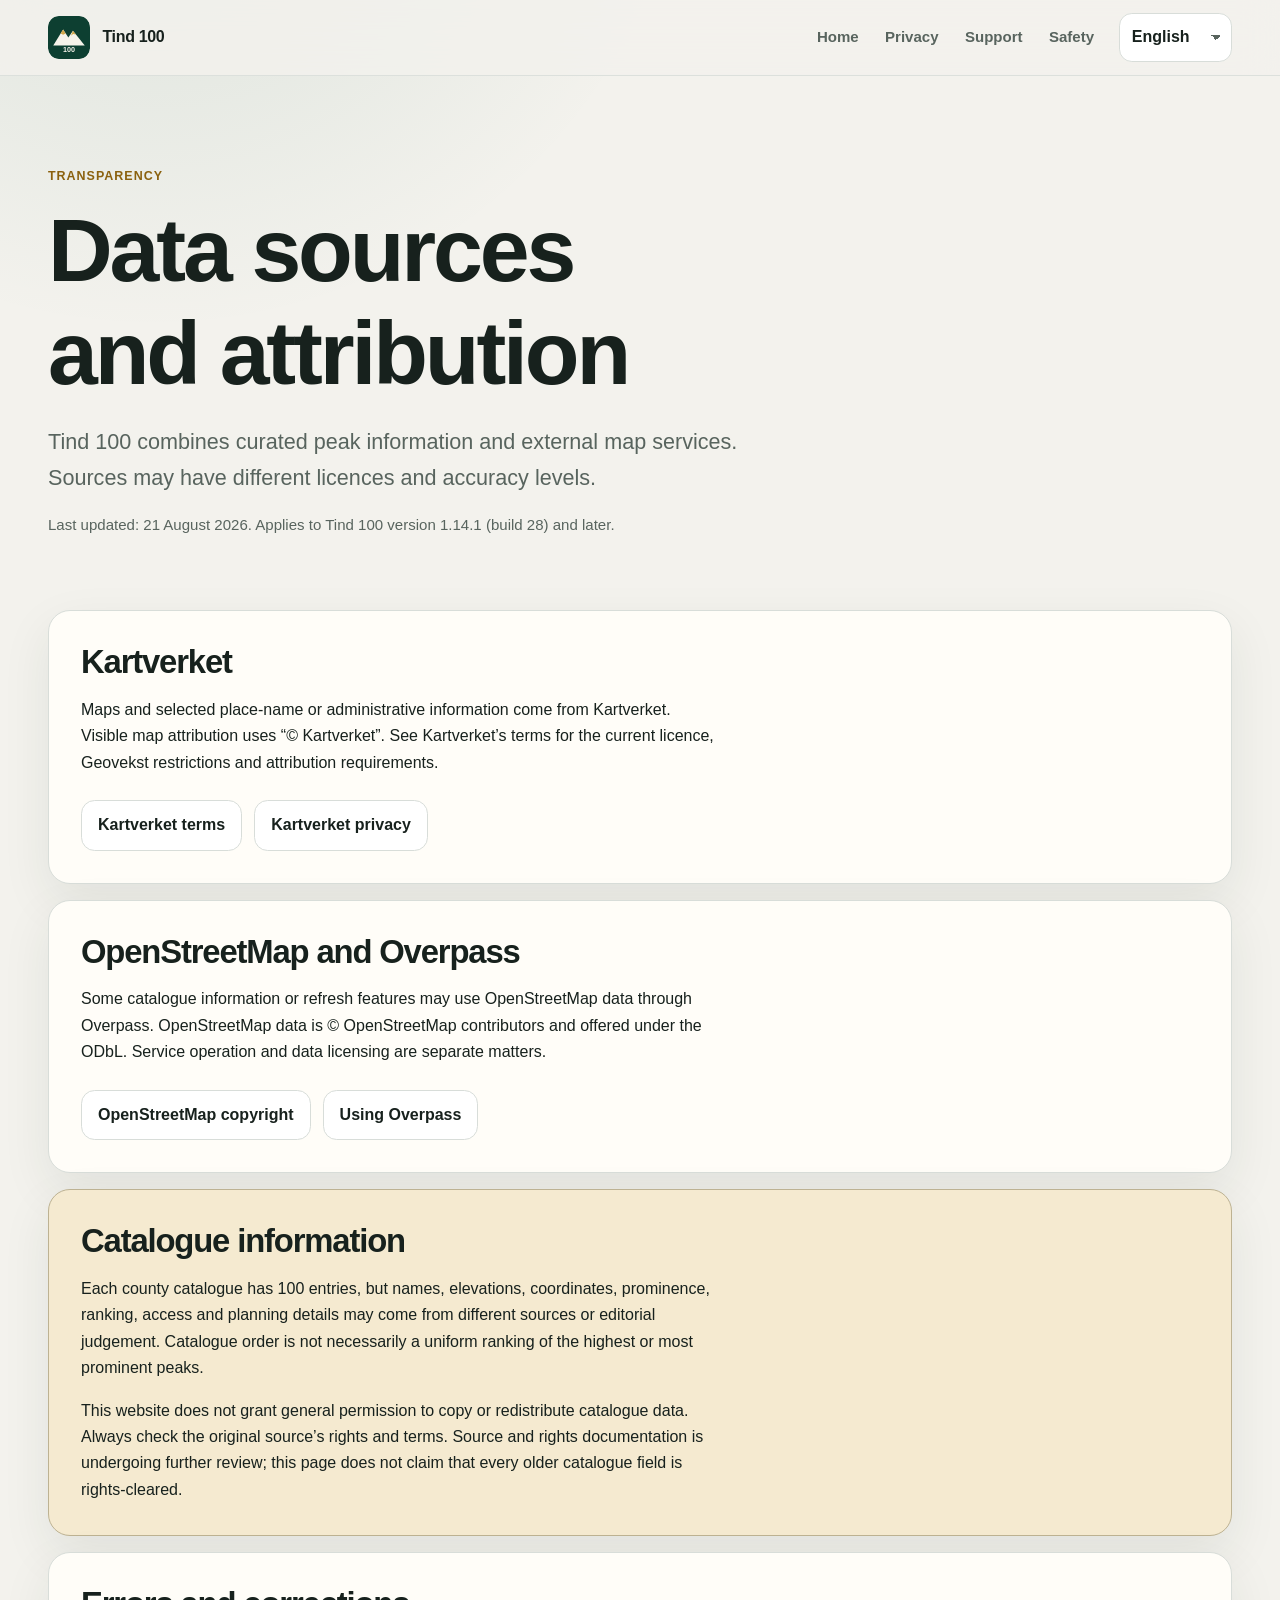
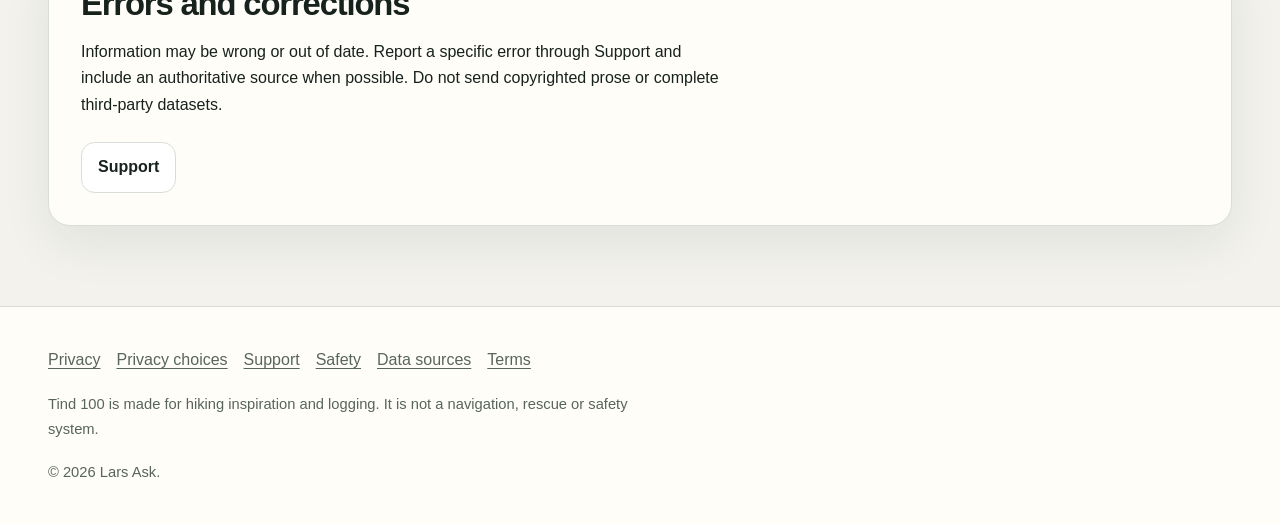
==== data-sources/index.html @ 5a205300 "Publish Tind 100 privacy and support site" ====
<!doctype html>
<html lang="nb-NO">
<head>
  <meta charset="utf-8">
  <meta http-equiv="Content-Security-Policy" content="default-src 'self'; img-src 'self' data:; style-src 'self'; script-src 'self'; connect-src 'none'; object-src 'none'; base-uri 'self'; form-action 'none'">
  <meta name="referrer" content="no-referrer">
  <meta name="viewport" content="width=device-width, initial-scale=1">
  <meta name="description" content="Data sources and attribution for Tind 100.">
  <meta name="theme-color" content="#0d3f31">
  <meta name="robots" content="index,follow">
  <link rel="icon" href="../assets/mark.svg" type="image/svg+xml">
  <link rel="stylesheet" href="../assets/styles.css">
  <script src="../assets/config.js" defer></script>
  <script src="../assets/site.js" defer></script>
  <title>Data sources — Tind 100</title>
</head>
<body data-page="data-sources">
  <a class="skip-link" href="#main">Hopp til innholdet</a>
  <header class="site-header"></header>
  <div class="draft-warning" role="status"></div>
  <main id="main" class="page-shell" tabindex="-1"><div class="hero"></div><div class="content-grid"></div></main>
  <footer class="site-footer"></footer>
  <noscript><div class="noscript-card"><h1>Data sources for Tind 100</h1><p>Enable JavaScript to display attribution information. This site contains no analytics or tracking script.</p></div></noscript>
</body>
</html>
---- assets/styles.css ----
:root {
  color-scheme: light dark;
  --bg: #f3f2ed;
  --surface: #fffdf8;
  --surface-strong: #ffffff;
  --text: #17211d;
  --muted: #58645e;
  --line: #d8ddd9;
  --accent: #135f46;
  --accent-hover: #0d4c38;
  --accent-soft: #e1eee8;
  --gold: #8b610e;
  --gold-soft: #f5ead0;
  --warning: #8a421f;
  --warning-soft: #fae8dc;
  --shadow: 0 18px 50px rgb(21 50 39 / 0.08);
  --radius: 22px;
  --content: 74rem;
}

@media (prefers-color-scheme: dark) {
  :root {
    --bg: #0d1512;
    --surface: #151f1b;
    --surface-strong: #1b2722;
    --text: #eef4f0;
    --muted: #b5c1bb;
    --line: #35433d;
    --accent: #7bd2ac;
    --accent-hover: #9be1c2;
    --accent-soft: #173a2e;
    --gold: #f0c56d;
    --gold-soft: #3e321a;
    --warning: #ffb58e;
    --warning-soft: #44271b;
    --shadow: 0 18px 50px rgb(0 0 0 / 0.24);
  }
}

* { box-sizing: border-box; }

html { scroll-behavior: smooth; }

body {
  margin: 0;
  background:
    radial-gradient(circle at 12% -10%, color-mix(in srgb, var(--accent) 12%, transparent) 0, transparent 34rem),
    var(--bg);
  color: var(--text);
  font-family: -apple-system, BlinkMacSystemFont, "SF Pro Text", "Segoe UI", sans-serif;
  font-size: 1rem;
  line-height: 1.65;
  text-rendering: optimizeLegibility;
}

a { color: var(--accent); text-underline-offset: 0.18em; }
a:hover { color: var(--accent-hover); }
a:focus-visible, button:focus-visible {
  outline: 3px solid var(--gold);
  outline-offset: 4px;
}

#main { scroll-margin-top: 8rem; }
#main:focus {
  outline: 3px solid var(--gold);
  outline-offset: 4px;
}

.skip-link {
  position: fixed;
  inset: 0 auto auto 0;
  z-index: 100;
  padding: 0.8rem 1rem;
  background: var(--surface-strong);
  transform: translateY(-120%);
}
.skip-link:focus { transform: translateY(0); }

.site-header {
  border-bottom: 1px solid color-mix(in srgb, var(--line) 80%, transparent);
  background: color-mix(in srgb, var(--bg) 86%, transparent);
  backdrop-filter: blur(18px);
  position: sticky;
  top: 0;
  z-index: 20;
}

.header-inner,
.page-shell,
.footer-inner {
  width: min(calc(100% - 2rem), var(--content));
  margin-inline: auto;
}

.header-inner {
  min-height: 4.7rem;
  display: flex;
  align-items: center;
  gap: 1rem;
  justify-content: space-between;
}

.brand {
  color: var(--text);
  text-decoration: none;
  display: inline-flex;
  align-items: center;
  gap: 0.75rem;
  font-weight: 780;
  letter-spacing: -0.02em;
}

.brand img { width: 2.65rem; height: 2.65rem; border-radius: 0.7rem; }

.nav-wrap { display: flex; align-items: center; gap: 0.85rem; }
.primary-nav { display: flex; gap: 0.25rem; align-items: center; }
.primary-nav a {
  color: var(--muted);
  text-decoration: none;
  padding: 0.55rem 0.7rem;
  border-radius: 0.8rem;
  font-size: 0.94rem;
  font-weight: 650;
}
.primary-nav a:hover,
.primary-nav a[aria-current="page"] {
  color: var(--text);
  background: var(--accent-soft);
}

.language-picker {
  appearance: none;
  color: var(--text);
  background: var(--surface-strong);
  border: 1px solid var(--line);
  border-radius: 0.8rem;
  padding: 0.62rem 2.2rem 0.62rem 0.75rem;
  font: inherit;
  font-weight: 650;
  background-image: linear-gradient(45deg, transparent 50%, var(--muted) 50%), linear-gradient(135deg, var(--muted) 50%, transparent 50%);
  background-position: calc(100% - 15px) 50%, calc(100% - 10px) 50%;
  background-size: 5px 5px;
  background-repeat: no-repeat;
}

.menu-button { display: none; }

.page-shell { padding: clamp(2.8rem, 7vw, 6.2rem) 0 5rem; }

.hero {
  max-width: 58rem;
  margin-bottom: clamp(2.5rem, 6vw, 4.5rem);
}

.eyebrow {
  margin: 0 0 0.8rem;
  color: var(--gold);
  font-weight: 800;
  letter-spacing: 0.08em;
  text-transform: uppercase;
  font-size: 0.78rem;
}

h1, h2, h3 {
  line-height: 1.15;
  letter-spacing: -0.035em;
  text-wrap: balance;
  overflow-wrap: anywhere;
  hyphens: auto;
}
h1 { font-size: clamp(2.45rem, 8vw, 5.6rem); margin: 0 0 1.2rem; max-width: 14ch; }
h2 { font-size: clamp(1.45rem, 3vw, 2.05rem); margin: 0 0 1rem; }
h3 { font-size: 1.15rem; }

.lead {
  font-size: clamp(1.12rem, 2vw, 1.35rem);
  color: var(--muted);
  max-width: 48rem;
  margin: 0;
}

.meta-line { color: var(--muted); margin-top: 1.1rem; font-size: 0.94rem; }

.hero-actions,
.link-row { display: flex; flex-wrap: wrap; gap: 0.75rem; margin-top: 1.5rem; }
.button-link {
  min-height: 2.9rem;
  display: inline-flex;
  align-items: center;
  justify-content: center;
  border-radius: 0.85rem;
  padding: 0.7rem 1rem;
  background: var(--accent);
  color: #fff;
  text-decoration: none;
  font-weight: 760;
}
@media (prefers-color-scheme: dark) { .button-link { color: #092519; } }
.button-link:hover { background: var(--accent-hover); color: #fff; }
@media (prefers-color-scheme: dark) { .button-link:hover { color: #092519; } }
.button-link.secondary { background: var(--surface-strong); color: var(--text); border: 1px solid var(--line); }

.content-grid {
  display: grid;
  grid-template-columns: repeat(12, 1fr);
  gap: 1rem;
}

.section-card {
  grid-column: span 12;
  padding: clamp(1.25rem, 3vw, 2rem);
  background: var(--surface);
  border: 1px solid var(--line);
  border-radius: var(--radius);
  box-shadow: var(--shadow);
}
.section-card.half { grid-column: span 6; }
.section-card.third { grid-column: span 4; }
.section-card.notice { background: var(--gold-soft); border-color: color-mix(in srgb, var(--gold) 35%, var(--line)); }
.section-card.warning { background: var(--warning-soft); border-color: color-mix(in srgb, var(--warning) 40%, var(--line)); }
.section-card p:last-child, .section-card ul:last-child, .section-card ol:last-child { margin-bottom: 0; }
.section-card p { max-width: 72ch; }
.section-card p, .section-card li { overflow-wrap: anywhere; }
.section-card li + li { margin-top: 0.48rem; }

.feature-number {
  width: 2.4rem;
  height: 2.4rem;
  border-radius: 999px;
  display: inline-grid;
  place-items: center;
  color: var(--accent);
  background: var(--accent-soft);
  font-weight: 850;
  margin-bottom: 1rem;
}

.contact-box {
  display: flex;
  flex-direction: column;
  gap: 0.65rem;
}
.contact-box a { overflow-wrap: anywhere; }

.draft-warning {
  display: none;
  width: min(calc(100% - 2rem), var(--content));
  margin: 1rem auto 0;
  padding: 0.9rem 1rem;
  background: var(--warning-soft);
  color: var(--text);
  border: 1px solid var(--warning);
  border-radius: 0.9rem;
  font-weight: 680;
  overflow-wrap: anywhere;
}
.draft-warning.is-visible { display: block; }

.site-footer {
  border-top: 1px solid var(--line);
  background: var(--surface);
}
.footer-inner { padding: 2.5rem 0; display: grid; gap: 1.2rem; }
.footer-nav { display: flex; flex-wrap: wrap; gap: 0.7rem 1rem; }
.footer-nav a { color: var(--muted); }
.footer-note { color: var(--muted); font-size: 0.92rem; max-width: 72ch; margin: 0; }

noscript .noscript-card {
  width: min(calc(100% - 2rem), 50rem);
  margin: 3rem auto;
  padding: 1.5rem;
  background: var(--surface);
  border: 1px solid var(--line);
  border-radius: var(--radius);
}

@media (max-width: 64rem) {
  .header-inner {
    align-items: flex-start;
    flex-wrap: wrap;
    padding-block: 0.55rem;
  }
  .nav-wrap {
    display: contents;
  }
  .primary-nav {
    display: flex;
    order: 2;
    flex: 1 0 100%;
    width: 100%;
    overflow-x: auto;
    padding-block: 0.15rem;
    scrollbar-width: thin;
  }
  .primary-nav a {
    flex: 0 0 auto;
    white-space: nowrap;
    padding: 0.48rem 0.58rem;
    font-size: 0.9rem;
    min-height: 2.75rem;
    display: inline-flex;
    align-items: center;
  }
  .brand { order: 1; }
  .language-picker { order: 1; margin-left: auto; }
  .section-card.third { grid-column: span 6; }
}

@media (max-width: 44rem) {
  .header-inner { min-height: 4.2rem; }
  .brand span { display: none; }
  .language-picker { max-width: 11rem; }
  .section-card.half,
  .section-card.third { grid-column: span 12; }
  .page-shell { padding-top: 2.6rem; }
  h1 { font-size: clamp(2.25rem, 13vw, 3.6rem); }
}

@media (prefers-reduced-motion: reduce) {
  *, *::before, *::after { scroll-behavior: auto !important; transition: none !important; animation: none !important; }
}

@media (forced-colors: active) {
  .section-card, .button-link, .language-picker { border: 1px solid CanvasText; }
}
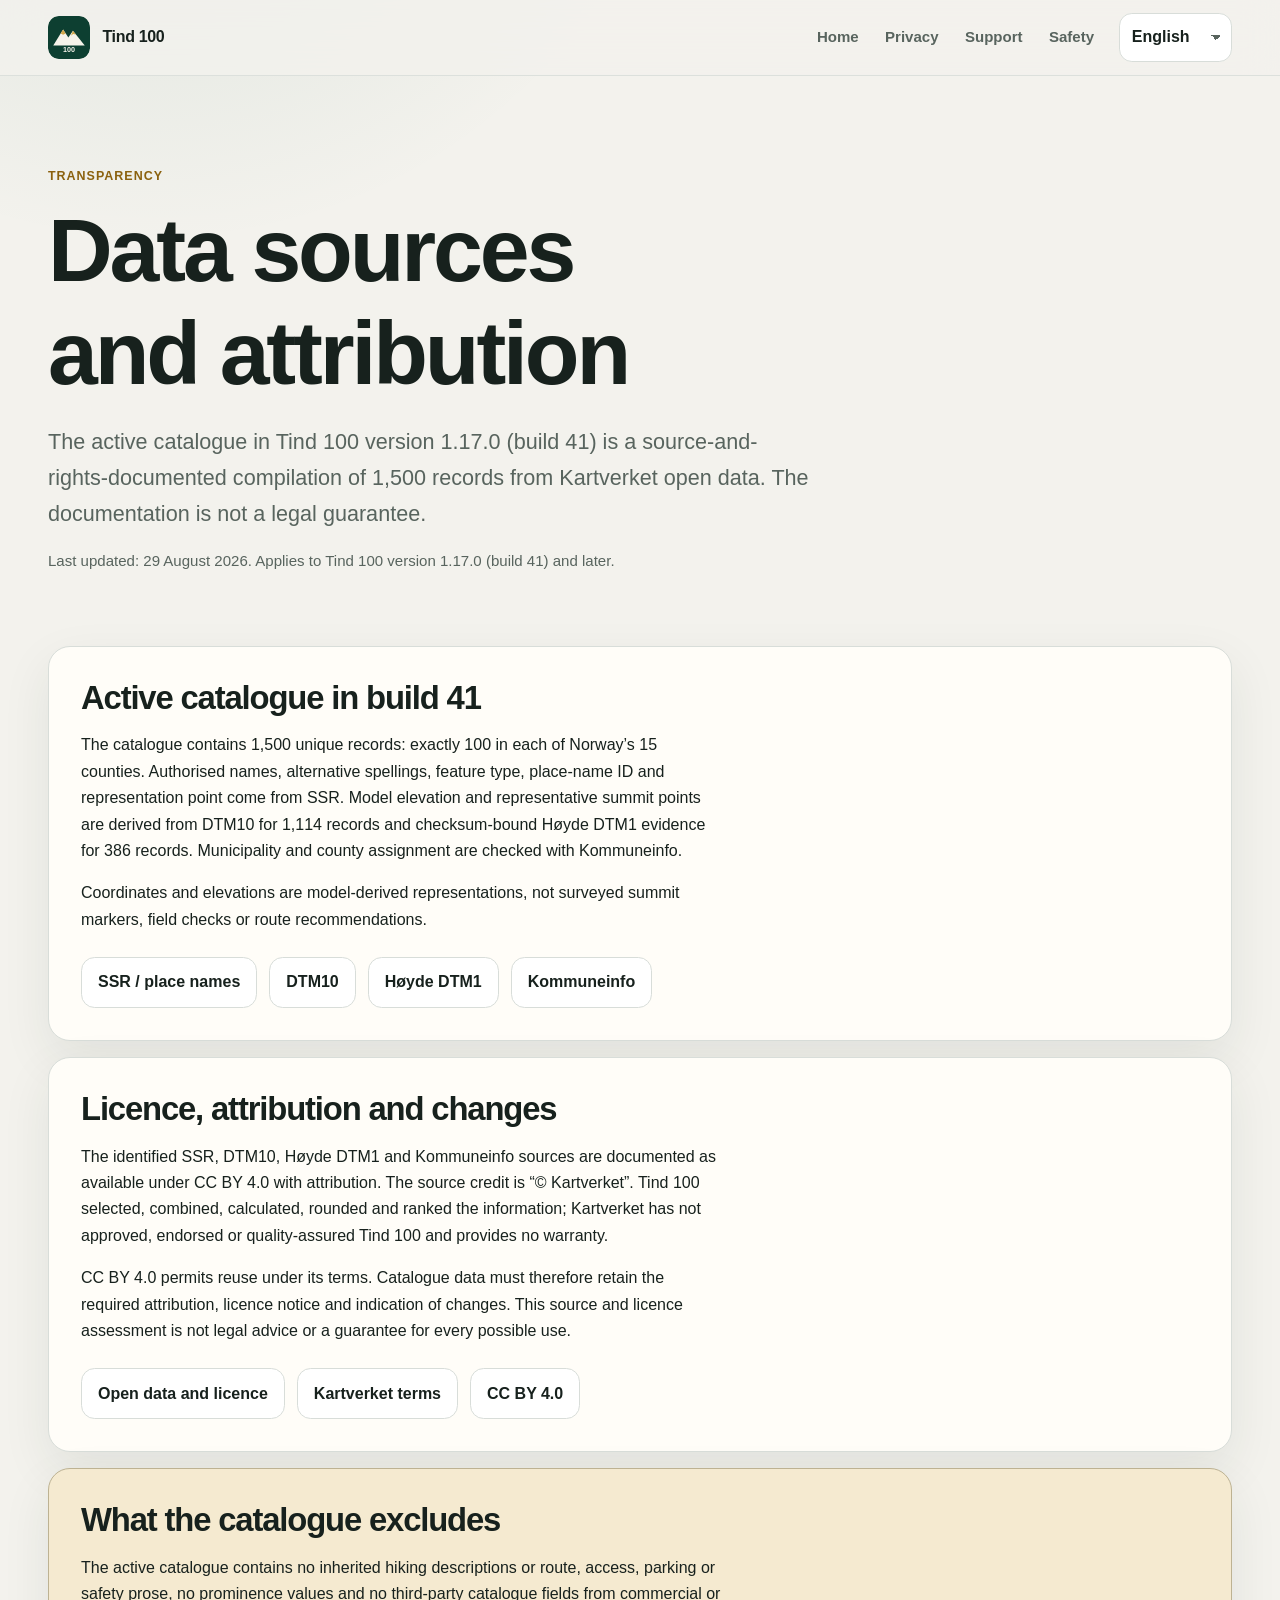
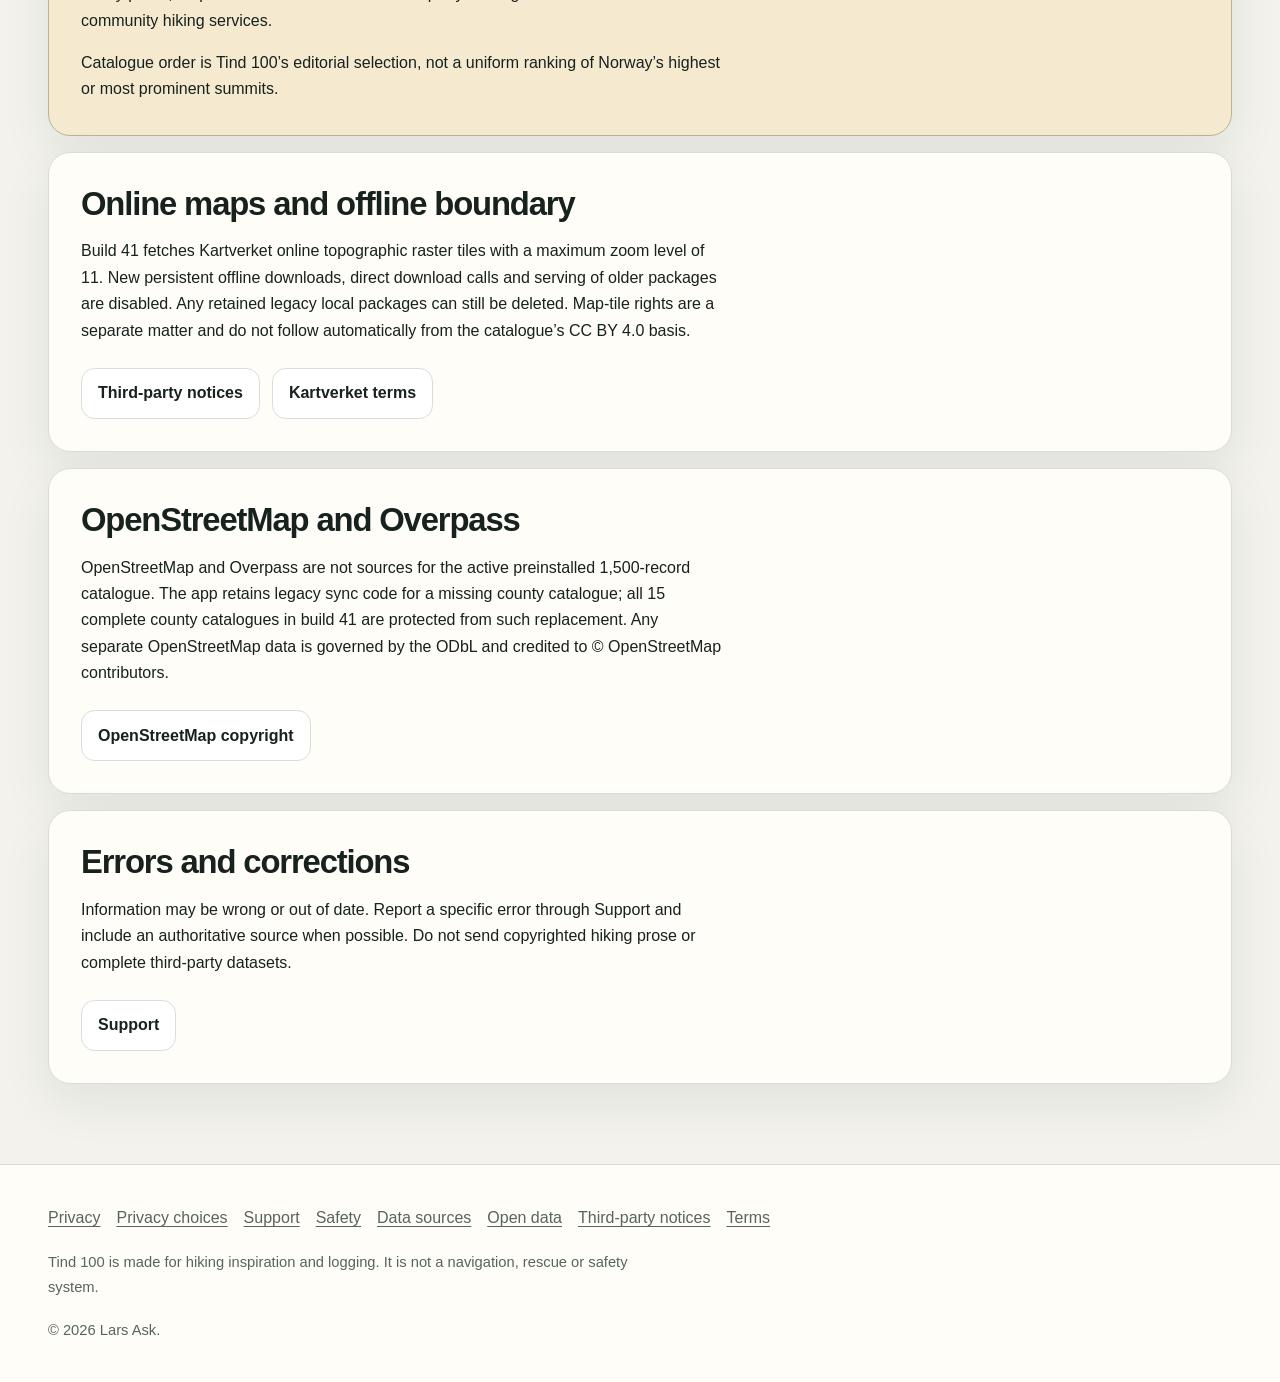
==== commit 7bc2314a: "Publish App Store support, privacy and open-data updates" ====
--- a/data-sources/index.html
+++ b/data-sources/index.html
@@ -5,7 +5,7 @@
   <meta http-equiv="Content-Security-Policy" content="default-src 'self'; img-src 'self' data:; style-src 'self'; script-src 'self'; connect-src 'none'; object-src 'none'; base-uri 'self'; form-action 'none'">
   <meta name="referrer" content="no-referrer">
   <meta name="viewport" content="width=device-width, initial-scale=1">
-  <meta name="description" content="Data sources and attribution for Tind 100.">
+  <meta name="description" content="Data sources for Tind 100 version 1.17.0 (build 41), updated 29 August 2026: 1,500 source-and-licence-documented records from Kartverket SSR, DTM10, DTM1 and Kommuneinfo under CC BY 4.0.">
   <meta name="theme-color" content="#0d3f31">
   <meta name="robots" content="index,follow">
   <link rel="icon" href="../assets/mark.svg" type="image/svg+xml">
@@ -20,6 +20,6 @@
   <div class="draft-warning" role="status"></div>
   <main id="main" class="page-shell" tabindex="-1"><div class="hero"></div><div class="content-grid"></div></main>
   <footer class="site-footer"></footer>
-  <noscript><div class="noscript-card"><h1>Data sources for Tind 100</h1><p>Enable JavaScript to display attribution information. This site contains no analytics or tracking script.</p></div></noscript>
+  <noscript><div class="noscript-card"><h1>Data sources for Tind 100</h1><p>Version 1.17.0 (build 41), updated 29 August 2026, uses an active source-and-licence-documented catalogue of 1,500 records: exactly 100 per county, derived from Kartverket SSR, DTM10, DTM1 and Kommuneinfo under CC BY 4.0. It contains no inherited hiking prose or prominence values. This documentation is not a legal guarantee. Enable JavaScript for complete attribution in five languages. This site contains no analytics or tracking script.</p></div></noscript>
 </body>
 </html>
--- a/assets/styles.css
+++ b/assets/styles.css
@@ -273,6 +273,15 @@
   border: 1px solid var(--line);
   border-radius: var(--radius);
 }
+noscript .noscript-card section + section { margin-top: 2rem; }
+noscript .noscript-card h1 { font-size: clamp(2.2rem, 7vw, 4.2rem); }
+noscript .noscript-card h2 { margin-top: 0; }
+noscript .noscript-card hr {
+  border: 0;
+  border-top: 1px solid var(--line);
+  margin: 2rem 0;
+}
+noscript .noscript-note { color: var(--muted); }
 
 @media (max-width: 64rem) {
   .header-inner {
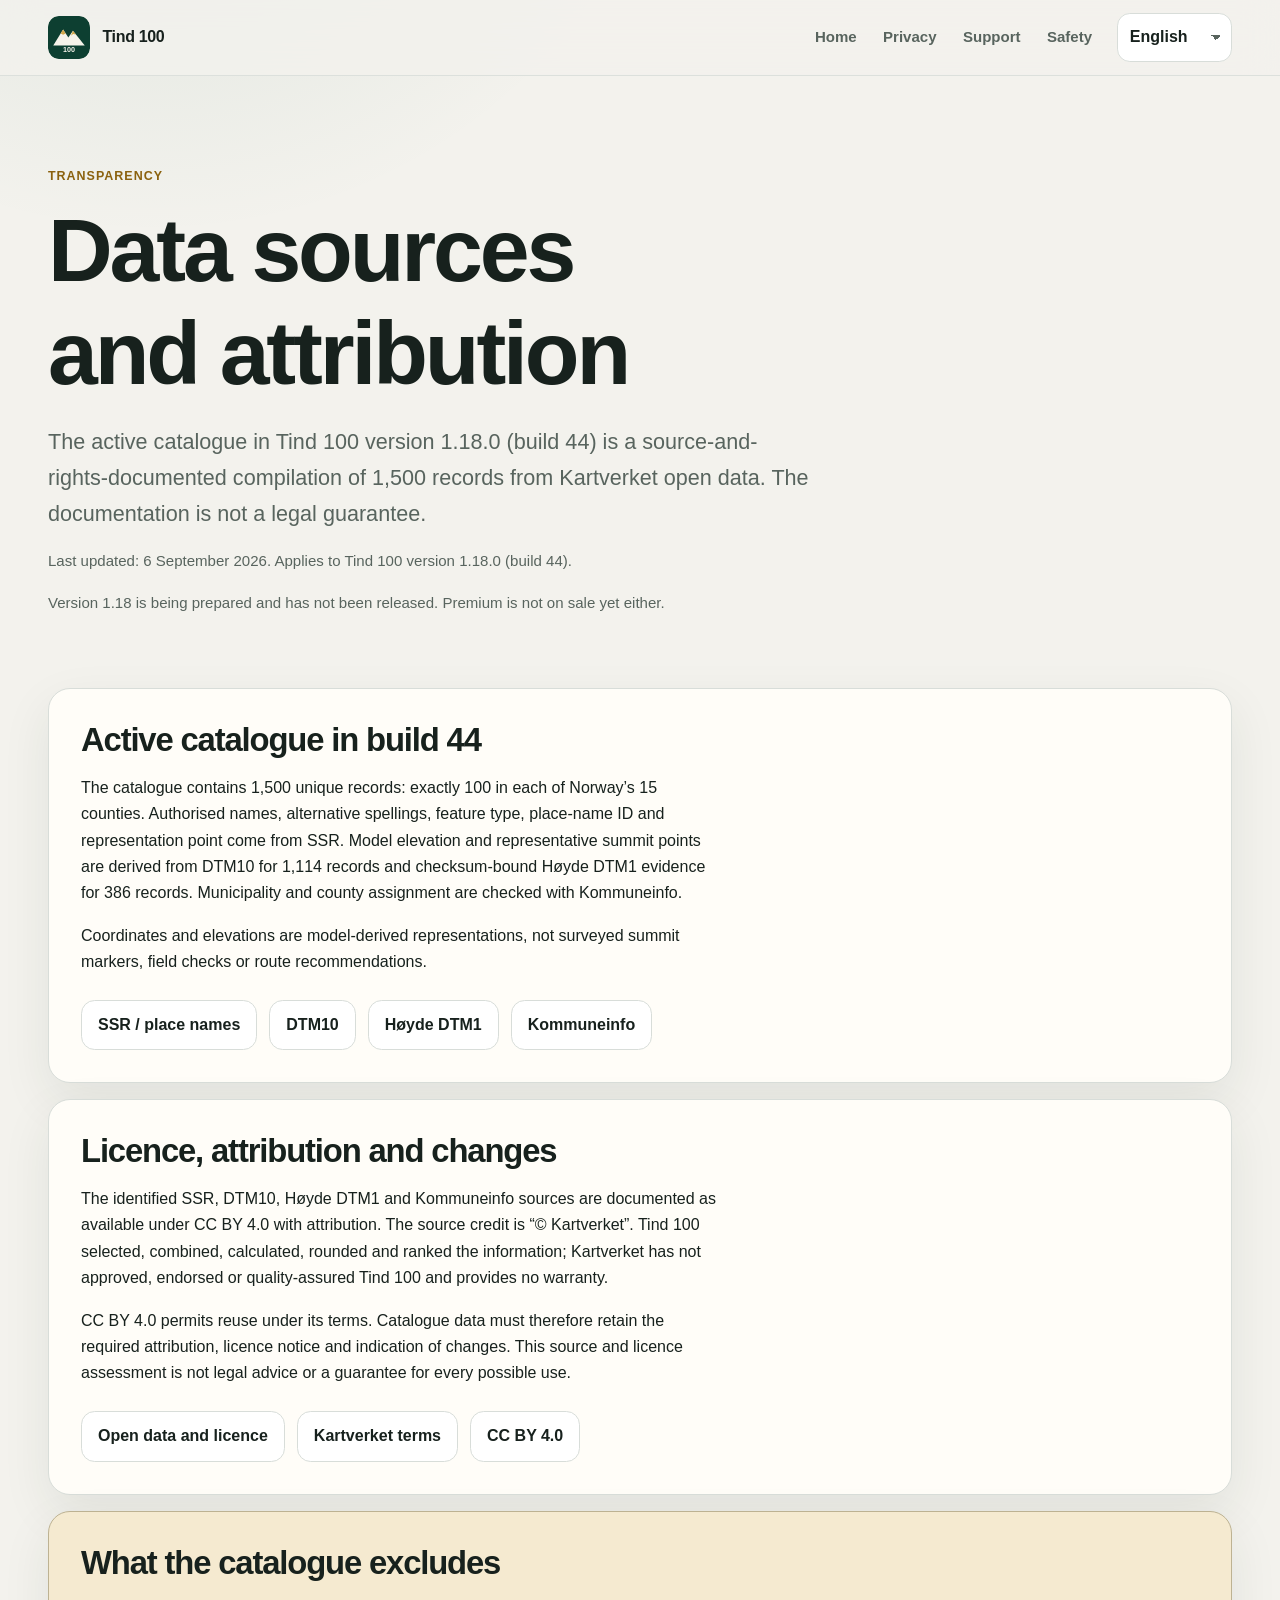
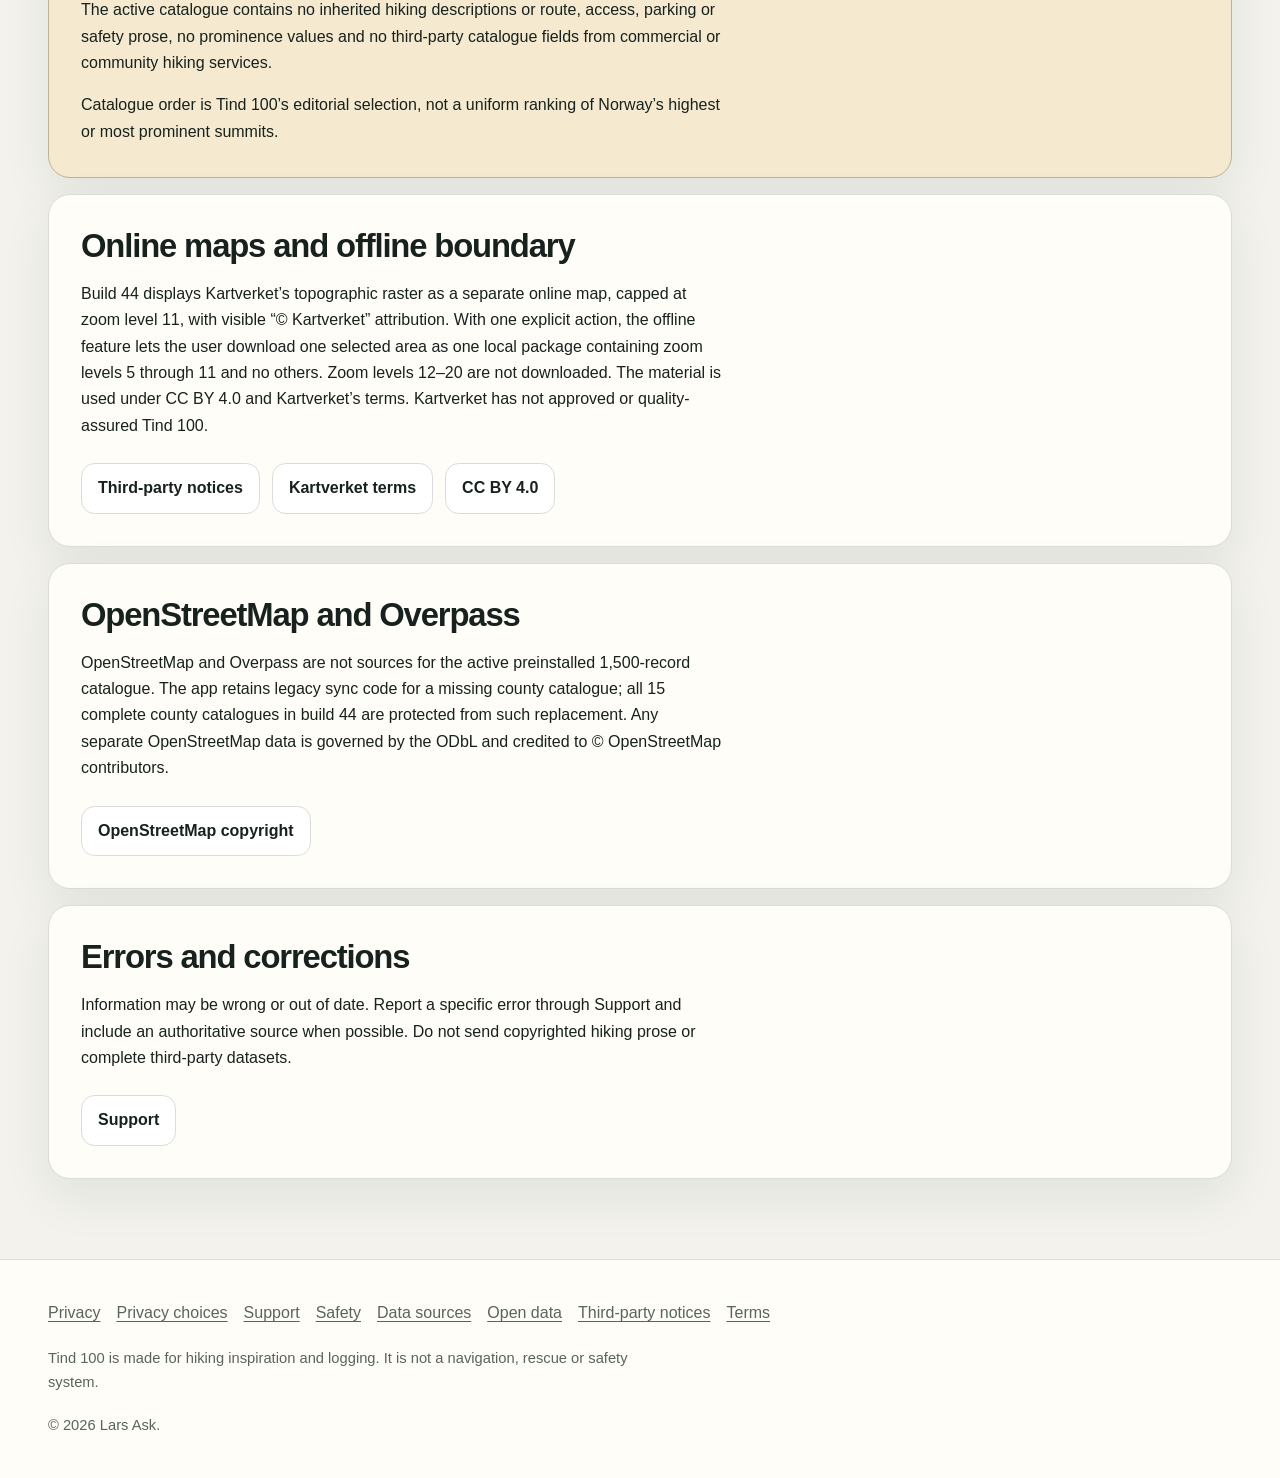
==== commit c5927b78: "Prepare six-language Tind 100 support, privacy and optional Premium information" ====
--- a/data-sources/index.html
+++ b/data-sources/index.html
@@ -5,7 +5,7 @@
   <meta http-equiv="Content-Security-Policy" content="default-src 'self'; img-src 'self' data:; style-src 'self'; script-src 'self'; connect-src 'none'; object-src 'none'; base-uri 'self'; form-action 'none'">
   <meta name="referrer" content="no-referrer">
   <meta name="viewport" content="width=device-width, initial-scale=1">
-  <meta name="description" content="Data sources for Tind 100 version 1.17.0 (build 41), updated 29 August 2026: 1,500 source-and-licence-documented records from Kartverket SSR, DTM10, DTM1 and Kommuneinfo under CC BY 4.0.">
+  <meta name="description" content="Data sources for Tind 100 version 1.18.0 (build 44), updated 6 September 2026: 1,500 documented peak records, a separate online Kartverket map capped at zoom 11, and user-started offline packages containing exactly zoom levels 5–11.">
   <meta name="theme-color" content="#0d3f31">
   <meta name="robots" content="index,follow">
   <link rel="icon" href="../assets/mark.svg" type="image/svg+xml">
@@ -20,6 +20,6 @@
   <div class="draft-warning" role="status"></div>
   <main id="main" class="page-shell" tabindex="-1"><div class="hero"></div><div class="content-grid"></div></main>
   <footer class="site-footer"></footer>
-  <noscript><div class="noscript-card"><h1>Data sources for Tind 100</h1><p>Version 1.17.0 (build 41), updated 29 August 2026, uses an active source-and-licence-documented catalogue of 1,500 records: exactly 100 per county, derived from Kartverket SSR, DTM10, DTM1 and Kommuneinfo under CC BY 4.0. It contains no inherited hiking prose or prominence values. This documentation is not a legal guarantee. Enable JavaScript for complete attribution in five languages. This site contains no analytics or tracking script.</p></div></noscript>
+  <noscript><div class="noscript-card"><h1>Data sources for Tind 100</h1><p>Version 1.18.0 (build 44), updated 6 September 2026, uses an active source-and-licence-documented catalogue of 1,500 records: exactly 100 per county, derived from Kartverket SSR, DTM10, DTM1 and Kommuneinfo under CC BY 4.0. It contains no inherited hiking prose or prominence values. Kartverket topographic raster is shown as a separate online map capped at zoom level 11. With one explicit action, the user can download one selected area as one local package containing exactly zoom levels 5–11 and no others; zoom levels 12–20 are not downloaded. This documentation is not a legal guarantee. Enable JavaScript for complete attribution in six languages. This site contains no analytics or tracking script.</p></div></noscript>
 </body>
 </html>
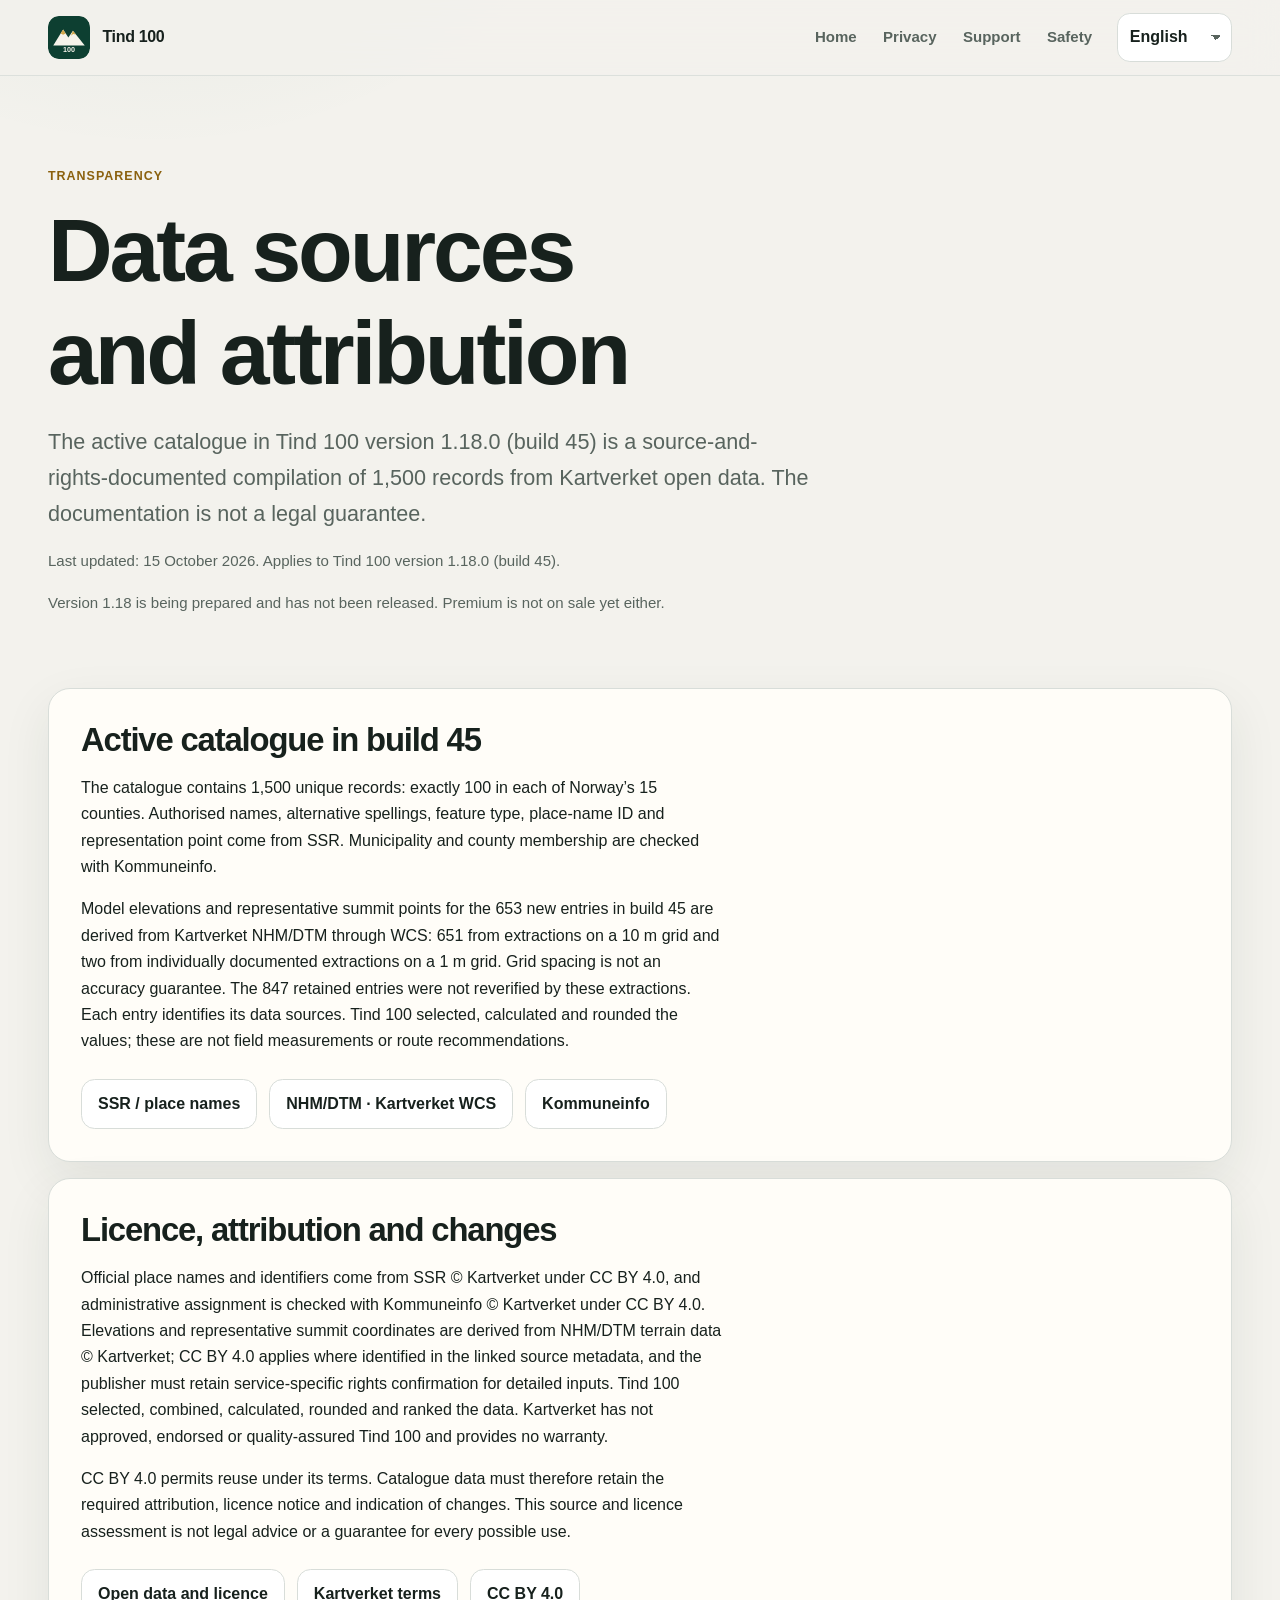
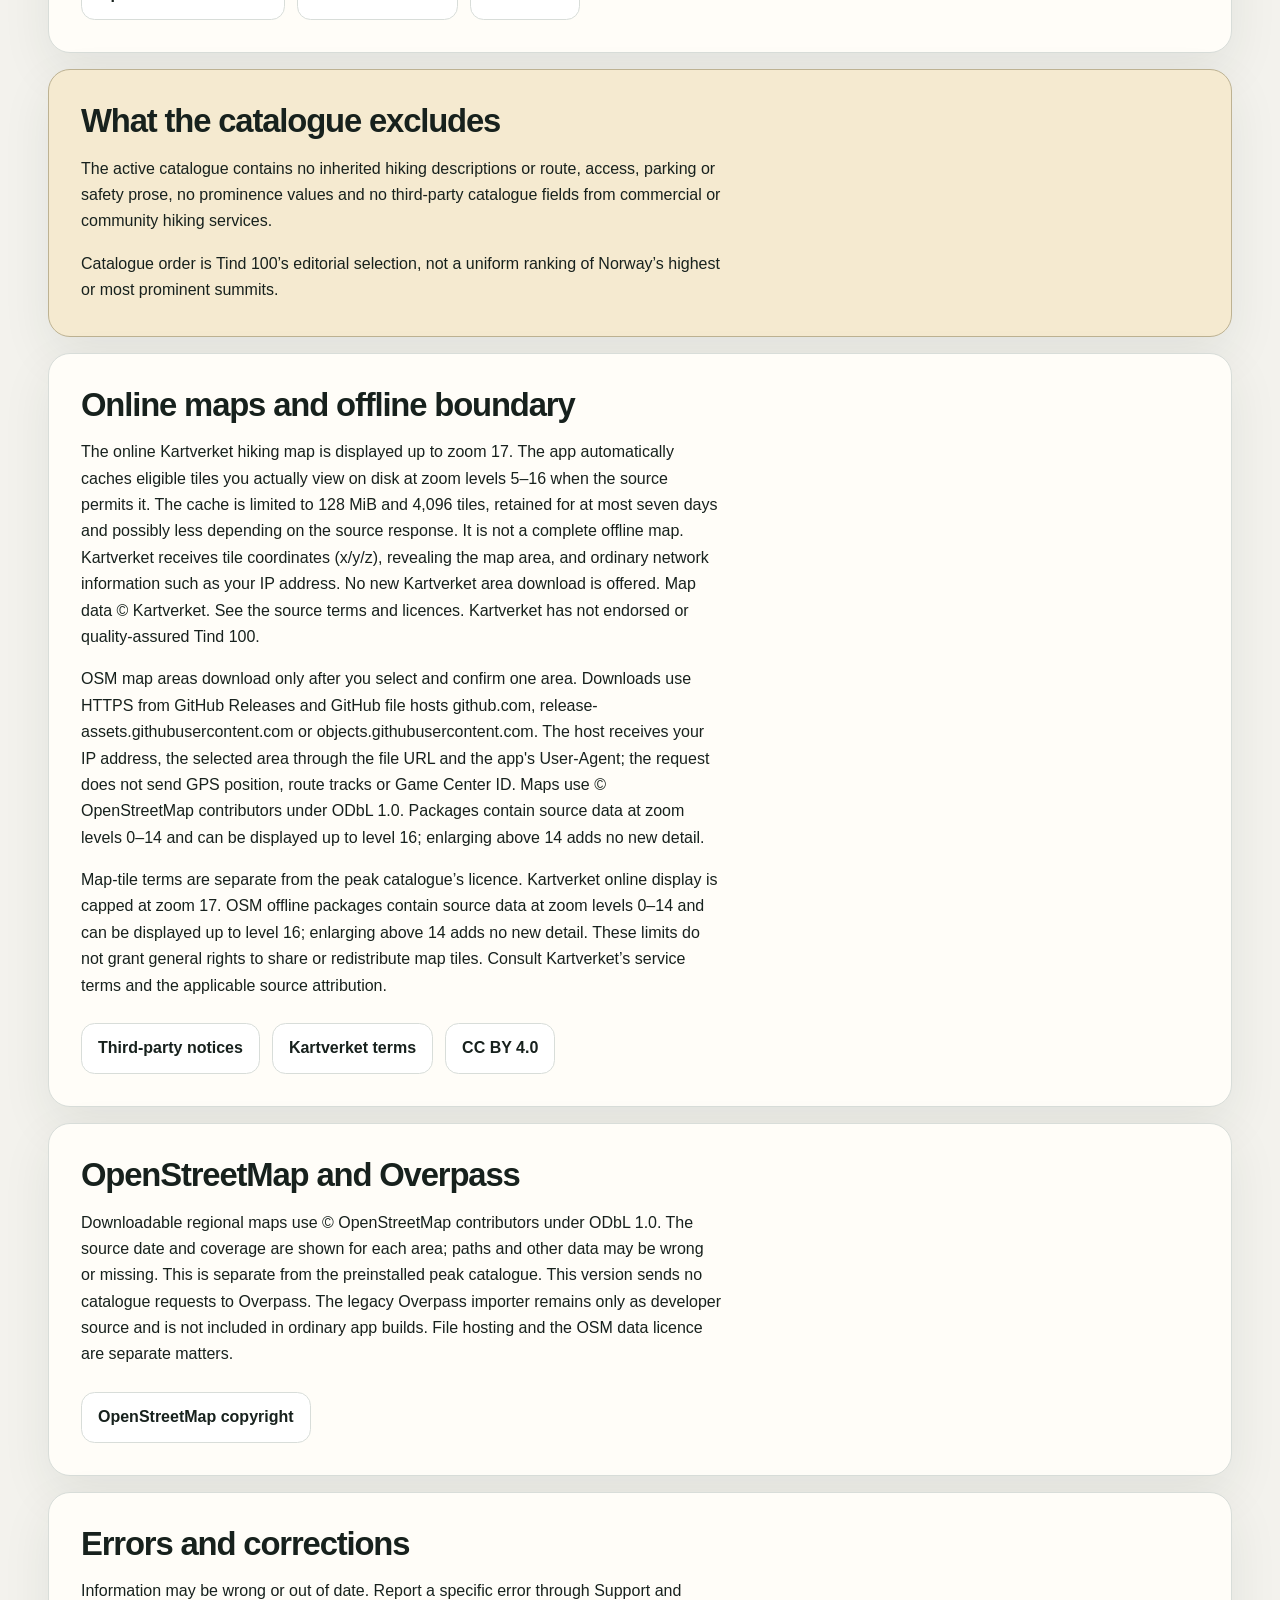
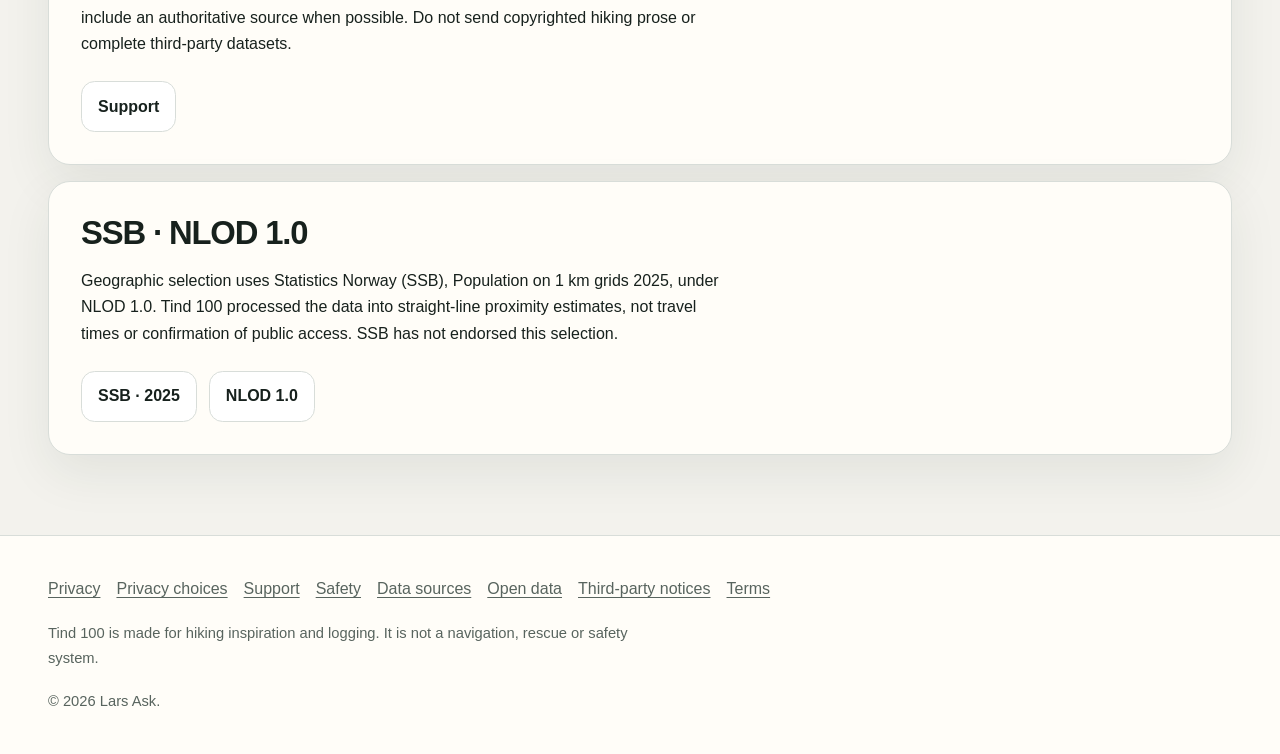
==== commit 387559d7: "Update Tind 100 build 45 support and privacy information" ====
--- a/data-sources/index.html
+++ b/data-sources/index.html
@@ -5,7 +5,7 @@
   <meta http-equiv="Content-Security-Policy" content="default-src 'self'; img-src 'self' data:; style-src 'self'; script-src 'self'; connect-src 'none'; object-src 'none'; base-uri 'self'; form-action 'none'">
   <meta name="referrer" content="no-referrer">
   <meta name="viewport" content="width=device-width, initial-scale=1">
-  <meta name="description" content="Data sources for Tind 100 version 1.18.0 (build 44), updated 6 September 2026: 1,500 documented peak records, a separate online Kartverket map capped at zoom 11, and user-started offline packages containing exactly zoom levels 5–11.">
+  <meta name="description" content="Data sources for Tind 100 version 1.18.0 (build 45), updated 15 October 2026: 1,500 documented peak records; Kartverket online display up to zoom 17; user-selected OSM offline packages with source data at zoom 0–14 and display up to zoom 16, with area and storage limits.">
   <meta name="theme-color" content="#0d3f31">
   <meta name="robots" content="index,follow">
   <link rel="icon" href="../assets/mark.svg" type="image/svg+xml">
@@ -20,6 +20,18 @@
   <div class="draft-warning" role="status"></div>
   <main id="main" class="page-shell" tabindex="-1"><div class="hero"></div><div class="content-grid"></div></main>
   <footer class="site-footer"></footer>
-  <noscript><div class="noscript-card"><h1>Data sources for Tind 100</h1><p>Version 1.18.0 (build 44), updated 6 September 2026, uses an active source-and-licence-documented catalogue of 1,500 records: exactly 100 per county, derived from Kartverket SSR, DTM10, DTM1 and Kommuneinfo under CC BY 4.0. It contains no inherited hiking prose or prominence values. Kartverket topographic raster is shown as a separate online map capped at zoom level 11. With one explicit action, the user can download one selected area as one local package containing exactly zoom levels 5–11 and no others; zoom levels 12–20 are not downloaded. This documentation is not a legal guarantee. Enable JavaScript for complete attribution in six languages. This site contains no analytics or tracking script.</p></div></noscript>
+  <noscript>
+    <div class="noscript-card" lang="en-GB">
+      <h1>Data sources for Tind 100</h1>
+      <p>Version 1.18.0 (build 45), updated 15 October 2026, uses a source-and-licence-documented catalogue of 1,500 records: exactly 100 per county, derived from Kartverket SSR, NHM/DTM and Kommuneinfo. CC BY 4.0 applies where identified in source metadata; detailed terrain inputs require retained service-specific rights confirmation. It contains no inherited hiking prose or prominence values.</p>
+      <p>Model elevations and representative summit points for the 653 new entries in build 45 are derived from Kartverket NHM/DTM through WCS: 651 from extractions on a 10 m grid and two from individually documented extractions on a 1 m grid. Grid spacing is not an accuracy guarantee. The 847 retained entries were not reverified by these extractions. Each entry identifies its data sources. Tind 100 selected, calculated and rounded the values; these are not field measurements or route recommendations. <a href="https://kartkatalog.geonorge.no/metadata/nasjonal-hoeydemodell-digital-terrengmodell-25833-wcs/0f0a0f38-00c4-4213-a9e5-2d861dc4abb0">NHM/DTM · Kartverket WCS</a>.</p>
+      <p>Geographic selection also uses Statistics Norway (SSB) population-grid data for 2025 under NLOD 1.0. Population proximity is a straight-line planning indicator, not travel time, documented access or a safety assessment.</p>
+      <p>For reuse of the build 45 selection: Also retain the credit “Source: Statistics Norway (SSB), population on 1 km grids 2025”, the links to the SSB source and NLOD 1.0, and the notice describing Tind 100’s processing. <a href="https://kartkatalog.geonorge.no/Metadata/uuid/25c70158-5841-4801-8bf3-fc3c5adf5329">SSB · 2025</a> · <a href="https://data.norge.no/nlod/no/1.0">NLOD 1.0</a>.</p>
+      <p>The online Kartverket hiking map is displayed up to zoom 17. The app automatically caches eligible tiles you actually view on disk at zoom levels 5–16 when the source permits it. The cache is limited to 128 MiB and 4,096 tiles, retained for at most seven days and possibly less depending on the source response. It is not a complete offline map. Kartverket receives tile coordinates (x/y/z), revealing the map area, and ordinary network information such as your IP address. No new Kartverket area download is offered. Map data © Kartverket. See the source terms and licences. Kartverket has not endorsed or quality-assured Tind 100.</p>
+        <p>OSM map areas download only after you select and confirm one area. Downloads use HTTPS from GitHub Releases and GitHub file hosts github.com, release-assets.githubusercontent.com or objects.githubusercontent.com. The host receives your IP address, the selected area through the file URL and the app's User-Agent; the request does not send GPS position, route tracks or Game Center ID. Maps use © OpenStreetMap contributors under ODbL 1.0. Packages contain source data at zoom levels 0–14 and can be displayed up to level 16; enlarging above 14 adds no new detail.</p>
+        <p>Map-source terms and data licences are separate from the peak catalogue licence. See the applicable attribution and linked terms. This is not an endorsement or a general permission to redistribute Kartverket tiles.</p>
+      <p>This documentation is not a legal guarantee. Enable JavaScript for complete attribution in six languages. This site contains no analytics or tracking script.</p>
+    </div>
+  </noscript>
 </body>
 </html>
